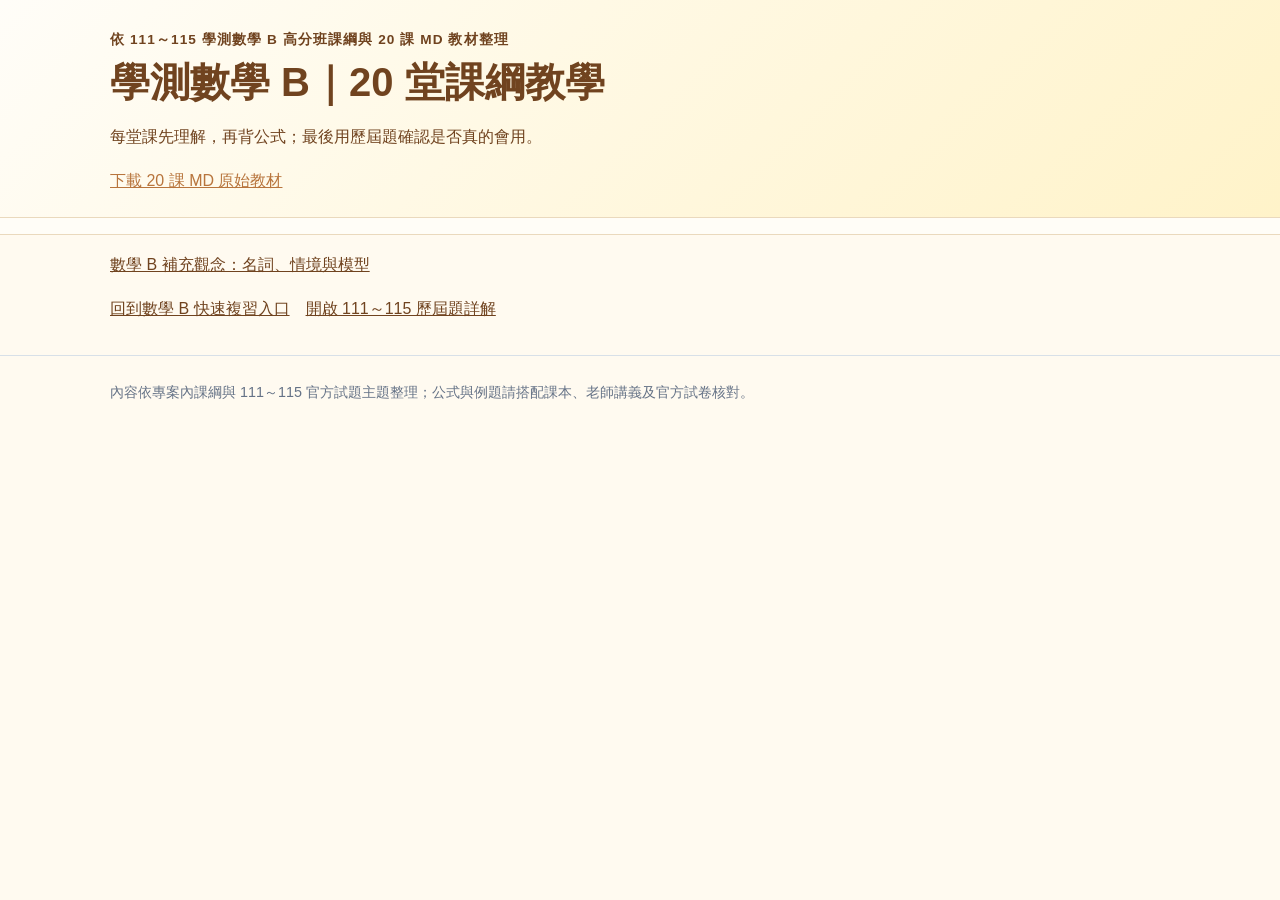
==== index.html @ ead9a77d "Release Math B study site" ====
<!doctype html>
<html lang="zh-Hant">
<head>
  <meta charset="utf-8">
  <meta name="viewport" content="width=device-width, initial-scale=1">
  <meta http-equiv="refresh" content="0; url=./%E6%95%B8%E5%AD%B8B%E5%BF%AB%E9%80%9F%E8%A4%87%E7%BF%92/index.html">
  <title>學測數學 B｜20 堂課綱教學</title>
</head>
<body>
  <p><a href="./%E6%95%B8%E5%AD%B8B%E5%BF%AB%E9%80%9F%E8%A4%87%E7%BF%92/index.html">開啟學測數學 B</a></p>
</body>
</html>
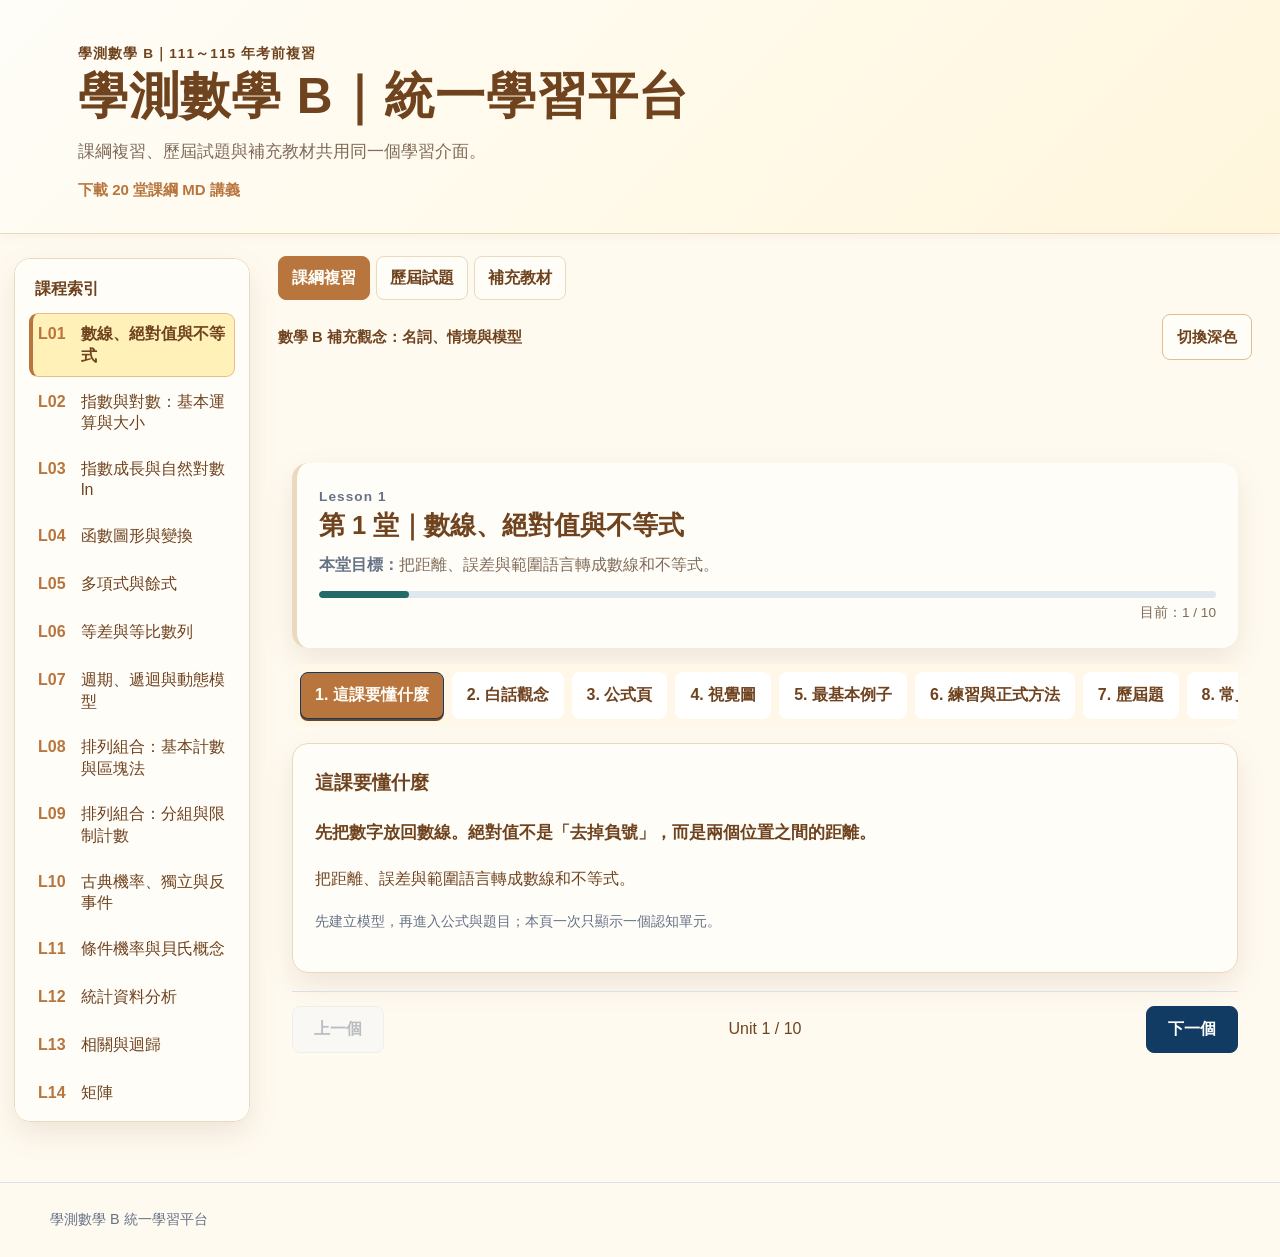
==== commit 7e89318a: "release: unify Math B app and official exam mode" ====
--- a/index.html
+++ b/index.html
@@ -3,10 +3,34 @@
 <head>
   <meta charset="utf-8">
   <meta name="viewport" content="width=device-width, initial-scale=1">
-  <meta http-equiv="refresh" content="0; url=./%E6%95%B8%E5%AD%B8B%E5%BF%AB%E9%80%9F%E8%A4%87%E7%BF%92/index.html">
-  <title>學測數學 B｜20 堂課綱教學</title>
+  <base href="./數學B快速複習/">
+  <title>學測數學 B｜統一學習平台</title>
+  <link rel="stylesheet" href="style.css">
 </head>
 <body>
-  <p><a href="./%E6%95%B8%E5%AD%B8B%E5%BF%AB%E9%80%9F%E8%A4%87%E7%BF%92/index.html">開啟學測數學 B</a></p>
+  <aside class="course-sidebar" aria-label="課程索引"><div class="course-sidebar-heading">課程索引</div><div id="lessonSidebar"></div></aside>
+  <header class="top"><div class="wrap"><p class="eyebrow">學測數學 B｜111～115 年考前複習</p><h1>學測數學 B｜統一學習平台</h1><p>課綱複習、歷屆試題與補充教材共用同一個學習介面。</p><p class="source-link"><a href="../學測數學B_20堂課綱MD.zip">下載 20 堂課綱 MD 講義</a></p></div></header>
+  <div class="desktop-toolbar"><nav class="mode-nav" id="modeNav" aria-label="主要功能"><a data-app-mode="curriculum" href="#mode=curriculum">課綱複習</a><a data-app-mode="exam" href="#mode=exam&amp;year=115&amp;question=1">歷屆試題</a><a data-app-mode="supplementary" href="#mode=supplementary">補充教材</a></nav><div class="toolbar-actions"><p class="supplement-entry"><a href="#mode=supplementary">數學 B 補充觀念：名詞、情境與模型</a></p><div id="themeSlot" aria-label="顯示設定"></div></div><nav class="lesson-nav"><div class="wrap" id="lessonTabs" aria-label="課程導覽"></div></nav></div>
+  <main class="wrap"><div id="lessonApp"></div></main>
+  <footer class="footer"><div class="wrap">學測數學 B 統一學習平台</div></footer>
+  <script src="question-bank-115.js"></script>
+  <script src="question-bank.js"></script>
+  <script src="p0-history.js"></script>
+  <script src="rich-lessons-02-05.js"></script>
+  <script src="lesson-practice-06-08.js"></script>
+  <script src="lesson-practice-09-11.js"></script>
+  <script src="lesson-practice-12-14.js"></script>
+  <script src="lesson-practice-15-17.js"></script>
+  <script src="lesson-practice-18-20.js"></script>
+  <script src="beginner-visuals.js"></script>
+  <script src="visual-registry.js"></script>
+  <script src="visual-modules.js"></script>
+  <script src="math-format.js"></script>
+  <script src="lesson-formulas.js"></script>
+  <script src="math-b-supplement.js"></script>
+  <script src="lesson-single-view.js"></script>
+  <script src="../Math-B-Review/review-presentation-metadata.js"></script>
+  <script src="unified-exam.js"></script>
+  <script src="script.js"></script>
 </body>
 </html>
